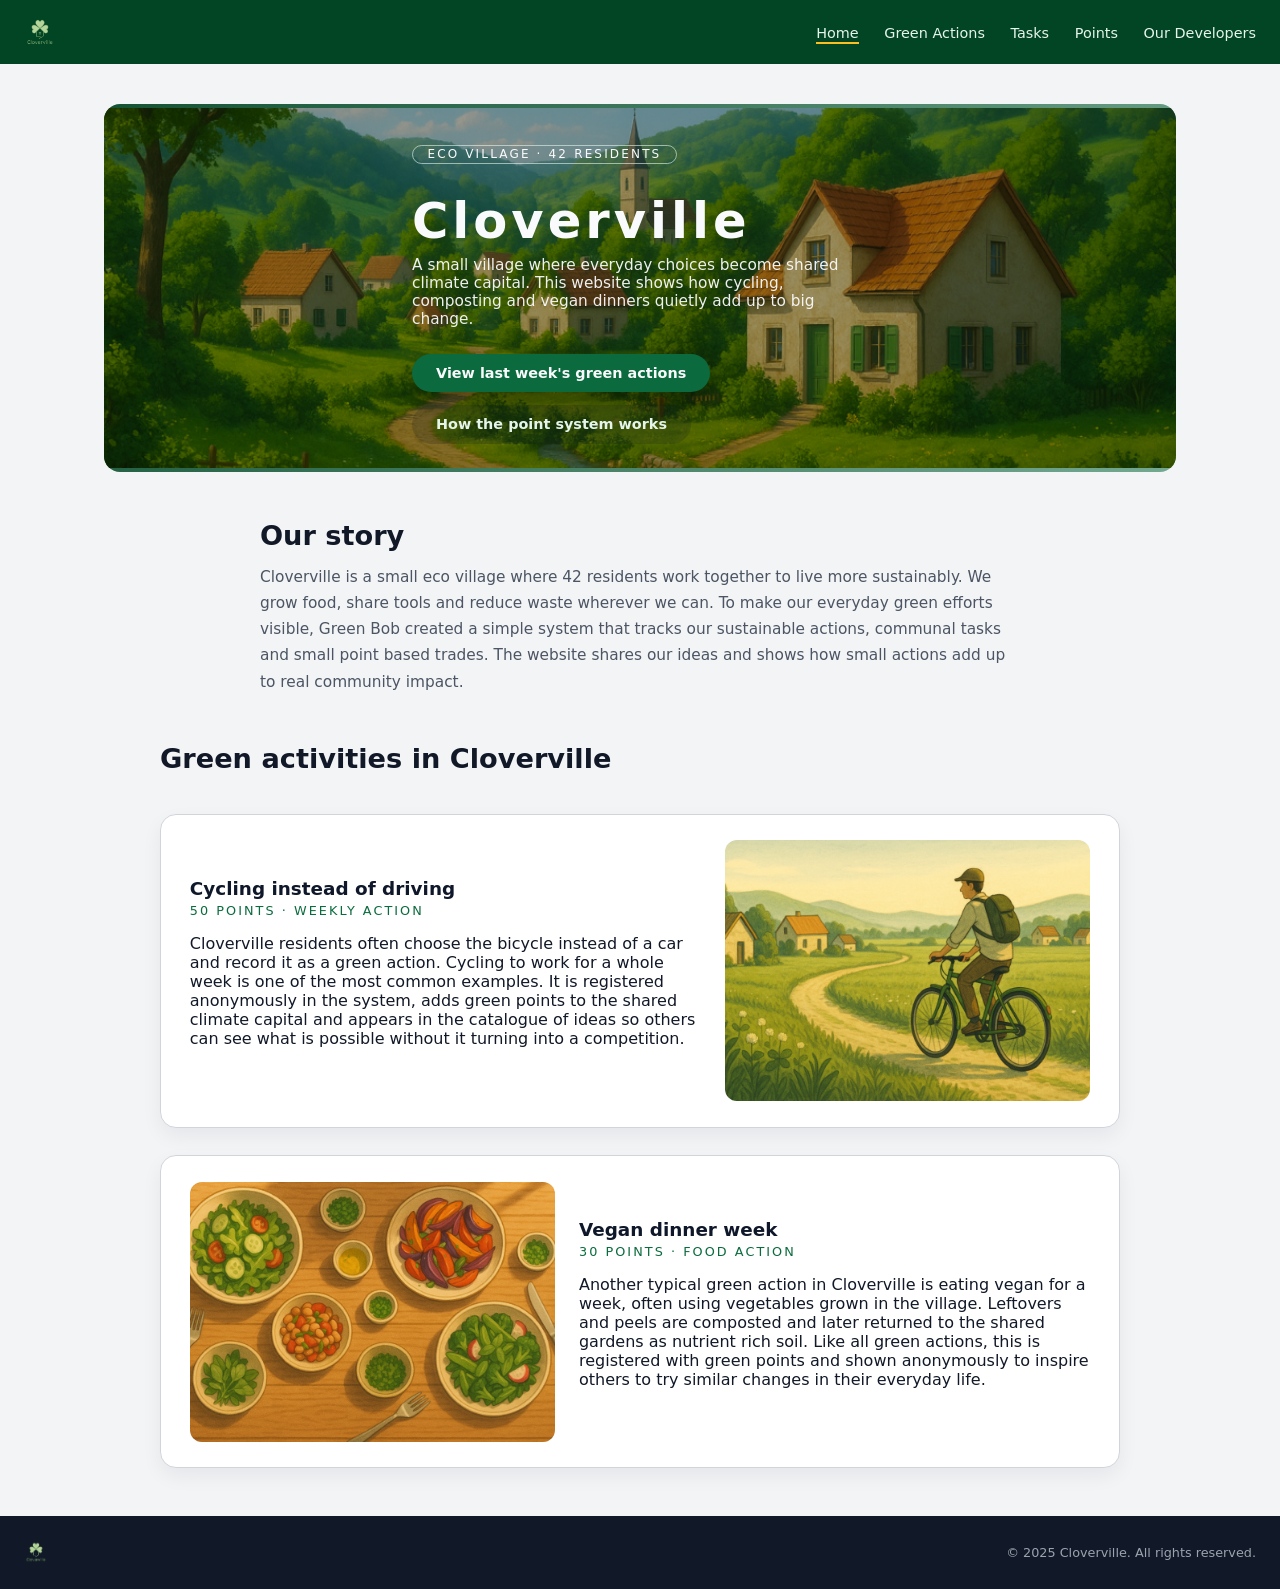
==== index.html @ ea0d8b39 "changed folders structure" ====
<!DOCTYPE html>
<html lang="en">

<head>
  <meta charset="UTF-8" />
  <meta name="viewport" content="width=device-width, initial-scale=1.0" />
  <title>Cloverville | Home</title>
  <!-- Main stylesheet for all Cloverville pages -->
  <link rel="stylesheet" href="css/style.css" />
</head>

<body>
  <!-- Top navigation bar with logo and links to all pages -->
  <header class="navbar">
    <a href="index.html" class="logo-link">
      <img src="images/logo.webp" alt="Cloverville logo" class="logo" />
    </a>

    <button class="nav-toggle" aria-label="Open menu" aria-expanded="false" aria-controls="primary-nav">
      &#9776;
    </button>

    <nav class="nav-links" id="primary-nav">
      <ul>
        <!-- Active page is Home -->
        <li><a href="index.html" class="current-page">Home</a></li>
        <li><a href="green-actions.html">Green Actions</a></li>
        <li><a href="tasks.html">Tasks</a></li>
        <li><a href="points.html">Points</a></li>
        <li>
          <a href="our-developers.html">Our Developers</a>
        </li>
      </ul>
    </nav>
  </header>
  <main>
    <!-- Hero section with background image and short intro text -->
    <section class="hero">
      <img src="images/hero-pic.png" alt="Illustration of the Cloverville eco village" class="hero-img" />
      <div class="hero-content">
        <p class="hero-small-text">Eco village · 42 residents</p>
        <h1 class="hero-title">Cloverville</h1>
        <p class="hero-text">
          A small village where everyday choices become shared climate
          capital. This website shows how cycling, composting and vegan
          dinners quietly add up to big change.
        </p>
        <!-- Buttons that link to other parts of the project -->
        <div class="hero-actions">
          <a href="green-actions.html" class="btn btn-primary">
            View last week's green actions
          </a>
          <a href="#our-story" class="btn btn-transparent">
            How the point system works
          </a>
        </div>
      </div>
    </section>

    <!-- Short introduction to the Cloverville story -->
    <section class="section our-story" id="our-story">
      <h2>Our story</h2>
      <p>
        Cloverville is a small eco village where 42 residents work together to
        live more sustainably. We grow food, share tools and reduce waste
        wherever we can. To make our everyday green efforts visible, Green Bob
        created a simple system that tracks our sustainable actions, communal
        tasks and small point based trades. The website shares our ideas and
        shows how small actions add up to real community impact.
      </p>
    </section>

    <!-- Example green activities to show how the system works -->
    <section class="section activities" id="green-activities">
      <h2>Green activities in Cloverville</h2>

      <!-- First activity card about cycling -->
      <div class="activities-card">
        <div class="activities-card-text">
          <h3 class="activity-title">Cycling instead of driving</h3>
          <p class="activity-extra-line">50 points · weekly action</p>
          <p>
            Cloverville residents often choose the bicycle instead of a car
            and record it as a green action. Cycling to work for a whole week
            is one of the most common examples. It is registered anonymously
            in the system, adds green points to the shared climate capital and
            appears in the catalogue of ideas so others can see what is
            possible without it turning into a competition.
          </p>
        </div>
        <div class="activities-card-image">
          <img src="images/biking-man.png" alt="Resident cycling on the road near Cloverville" />
        </div>
      </div>

      <!-- Second activity card about vegan food -->
      <div class="activities-card activities-card-image-left">
        <div class="activities-card-image">
          <img src="images/green-food.png" alt="Plates of plant based food on a table" />
        </div>
        <div class="activities-card-text">
          <h3 class="activity-title">Vegan dinner week</h3>
          <p class="activity-extra-line">30 points · food action</p>
          <p>
            Another typical green action in Cloverville is eating vegan for a
            week, often using vegetables grown in the village. Leftovers and
            peels are composted and later returned to the shared gardens as
            nutrient rich soil. Like all green actions, this is registered
            with green points and shown anonymously to inspire others to try
            similar changes in their everyday life.
          </p>
        </div>
      </div>
    </section>
  </main>

  <!-- Footer is repeated on all pages -->
  <footer class="footer">
    <a href="index.html" class="logo-link">
      <img src="images/logo.webp" alt="Cloverville logo" class="logo" />
    </a>
    <p>© 2025 Cloverville. All rights reserved.</p>
  </footer>
  <script src="js/hamburger.js"></script>
</body>

</html>
---- css/style.css ----
/* =========================
   Base layout
   ========================= */

*,
*::before,
*::after {
  box-sizing: border-box;
}

html,
body {
  width: 100%;
  overflow-x: hidden;
  /* stop horizontal overflow on small screens */
}

body {
  margin: 0;
  font-family: system-ui, -apple-system, BlinkMacSystemFont, "Segoe UI",
    sans-serif;
  background: #f3f4f6;
  color: #111827;
  display: grid;
  grid-template-rows: auto 1fr auto;
  /* header, main, footer */
  min-height: 100vh;
}

main {
  max-width: 1120px;
  width: 100%;
  margin: 0 auto;
  padding: 2.5rem 1.5rem 3rem;
}

/* Generic section styles */

.section {
  margin-bottom: 2.5rem;
}

.page-title {
  margin: 0 0 1rem;
  font-size: 1.7rem;
}

.section-subtitle {
  margin: 0 0 1.8rem;
  max-width: 540px;
  font-size: 0.95rem;
  color: #6b7280;
}

/* =========================
   Navigation bar
   ========================= */

.navbar {
  display: flex;
  align-items: center;
  justify-content: space-between;
  padding: 0 1.5rem;
  flex-direction: row;
  height: 64px;
  background: #024524;
  color: #f9fafb;
  position: relative;
}

.nav-toggle {
  display: none;
  background: none;
  border: 0;
  color: #f9fafb;
  font-size: 28px;
  line-height: 1;
  cursor: pointer;
}

.logo-link {
  display: inline-flex;
  align-items: center;
  gap: 0.4rem;
}

.logo {
  height: 32px;
  width: auto;
}

.nav-links ul {
  list-style: none;
  margin: 0;
  padding: 0;
  display: flex;
  gap: 1.6rem;
}

.nav-links a {
  text-decoration: none;
  color: #e5f5eb;
  font-size: 0.9rem;
  font-weight: 500;
  padding-bottom: 0.1rem;
  border-bottom: 2px solid transparent;
}

/* highlight current page link */

.nav-links a.current-page {
  border-bottom-color: #fbbf24;
}

/* =========================
   Footer
   ========================= */

.footer {
  background: #111827;
  color: #9ca3af;
  font-size: 0.8rem;
  padding: 1rem 1.5rem;
  display: flex;
  align-items: center;
  justify-content: space-between;
  gap: 1rem;
}

.footer .logo {
  height: 24px;
}

/* =========================
   Home page - hero
   ========================= */

.hero {
  position: relative;
  margin-bottom: 3rem;
  border-radius: 16px;
  overflow: hidden;
  display: grid;
  /* image and text overlap */
  place-items: center;
}

.hero-img {
  grid-area: 1 / 1 / 2 / 2;
  width: 100%;
  height: 360px;
  object-fit: cover;
}

/* dark overlay on hero image */

.hero::before {
  content: "";
  /* so ::before exists but shows no text */
  grid-area: 1 / 1 / 2 / 2;
  width: 100%;
  height: 100%;
  background: linear-gradient(120deg,
      rgba(2, 69, 36, 0.92),
      rgba(11, 107, 62, 0.55));
}

.hero-content {
  grid-area: 1 / 1 / 2 / 2;
  position: relative;
  color: #f9fafb;
  padding: 1.8rem 2rem;
  max-width: 520px;
}

.hero-small-text {
  display: inline-block;
  padding: 0.1rem 0.9rem;
  border-radius: 999px;
  border: 1px solid rgba(229, 245, 235, 0.6);
  font-size: 0.75rem;
  letter-spacing: 0.18em;
  text-transform: uppercase;
}

.hero-title {
  margin: 1rem 0 0.4rem;
  font-size: clamp(2.4rem, 4vw, 3.1rem);
  letter-spacing: 0.08em;
}

.hero-text {
  margin: 0;
  font-size: 0.96rem;
  max-width: 32rem;
  opacity: 0.95;
}

.hero-actions {
  margin-top: 1.6rem;
  display: flex;
  flex-wrap: wrap;
  gap: 0.8rem;
}

/* buttons */

.btn {
  border: none;
  border-radius: 999px;
  padding: 0.7rem 1.5rem;
  font-size: 0.9rem;
  font-weight: 600;
  cursor: pointer;
  text-decoration: none;
  display: inline-flex;
  align-items: center;
  justify-content: center;
  gap: 0.4rem;
  transition: transform 0.12s ease, box-shadow 0.12s ease, background 0.12s ease;
}

.btn-primary {
  background: #0b6b3e;
  color: #f9fafb;
  box-shadow: 0 12px 26px rgba(0, 0, 0, 0.35);
}

.btn-primary:hover {
  transform: translateY(-1px);
  box-shadow: 0 16px 32px rgba(0, 0, 0, 0.4);
}

.btn-transparent {
  background: rgba(15, 23, 42, 0.18);
  color: #e5f5eb;
}

.btn-transparent:hover {
  background: rgba(15, 23, 42, 0.28);
}

/* =========================
   Home page - our story
   ========================= */

.our-story {
  max-width: 760px;
  margin: 0 auto 3rem;
}

.our-story h2 {
  margin: 0 0 0.8rem;
  font-size: 1.7rem;
}

.our-story p {
  margin: 0;
  font-size: 0.96rem;
  line-height: 1.7;
  color: #4b5563;
}

/* =========================
   Home page - activities
   ========================= */

.activities {
  max-width: 960px;
  margin: 0 auto;
  display: grid;
  gap: 1.7rem;
}

.activities h2 {
  margin: 0 0 0.8rem;
  font-size: 1.7rem;
}

.activities-card {
  display: grid;
  /* text and image side by side */
  grid-template-columns: minmax(0, 1.4fr) minmax(0, 1fr);
  gap: 1.5rem;
  align-items: center;
  padding: 1.6rem 1.8rem;
  background: #ffffff;
  border-radius: 16px;
  border: 1px solid #d1d5db;
  box-shadow: 0 8px 20px rgba(15, 23, 42, 0.06);
}

/* second card uses this class so image is on the left on desktop */

.activities-card-image-left {
  grid-template-columns: minmax(0, 1fr) minmax(0, 1.4fr);
}

.activities-card-text {
  max-width: 36rem;
}

.activity-title {
  margin: 0 0 0.25rem;
  font-size: 1.15rem;
  font-weight: 600;
  color: #0f172a;
}

.activity-extra-line {
  margin: 0 0 0.7rem;
  font-size: 0.8rem;
  text-transform: uppercase;
  letter-spacing: 0.16em;
  color: #0b6b3e;
}

.activity-description {
  margin: 0;
  font-size: 0.95rem;
  line-height: 1.7;
  color: #4b5563;
}

.activities-card-image img {
  width: 100%;
  display: block;
  border-radius: 12px;
  object-fit: cover;
}

/* =========================
   Responsive rules
   ========================= */

/* --- TABLET (768px) and below --- */
@media (max-width: 768px) {


  /* 1. Stack the footer content */
  .footer {
    flex-direction: column;
    text-align: center;
    gap: 0.5rem;
  }

  /* 2. Fix the Hero Image overflow (from previous fix) */
  .hero-img {
    height: 100%;
    min-height: 260px;
  }

  /* 3. Stack Activity Cards (Image on top of text) */
  .activities-card {
    grid-template-columns: 1fr;
    text-align: left;
  }

  /* Reset the "image left" logic so it stacks consistently */
  .activities-card-image-left {
    grid-template-columns: 1fr;
  }

  .activities-card-image {
    margin-top: 1rem;
    /* Move image to top visually if preferred, or keep at bottom */
    order: -1;
  }

  /* 4. Stack the Points Page layout */
  .points-layout {
    grid-template-columns: 1fr;
  }

  .nav-links a {
    font-size: 0.7rem;
  }
}

/* --- MOBILE (480px) and below - Covers 375px --- */
@media (max-width: 480px) {

  /* 1. Navbar: Allow wrapping so links don't break */
  .navbar {
    height: 64px;
    flex-direction: row;
    /* Remove fixed height */
    position: relative;
  }

  .nav-toggle {
    display: block;
  }

  .nav-links {
    z-index: 1000;
    display: none;
    position: absolute;
    top: 100%;
    left: 0;
    right: 0;
    background: #024524;
    padding: 0.75rem 1rem;
    border-top: 1px solid rgba(255, 255, 255, 0.12);
  }

  .nav-links.is-open {
    display: block;
  }

  .nav-links ul {
    flex-direction: column;
    gap: 0.9rem;
  }

  .nav-links a {
    display: inline-block;
    padding: 0.4rem 0;
  }

  /* 2. Main Container: Gain more space by reducing padding */
  main {
    padding: 1.5rem 1rem 2rem;
  }

  /* 3. Hero: Resize text for small screens */
  .hero-content {
    padding: 1.5rem 1.2rem;
  }

  .hero-title {
    font-size: 2.2rem;
    /* Prevent "Cloverville" from being too wide */
  }

  /* 4. Grids: Ensure they don't get too narrow */
  .rewards-grid,
  .tasks-grid,
  .devs-grid {
    grid-template-columns: 1fr;
    /* Force single column on tiny screens */
  }

  .section-subtitle {
    font-size: 0.9rem;
  }
}

/* =========================
   Points page layout
   ========================= */

.points {
  max-width: 960px;
  margin: 0 auto;
}

.points-layout {
  margin-top: 2rem;
  display: grid;
  grid-template-columns: minmax(0, 3fr) minmax(0, 2fr);
  gap: 1.7rem;
}

/* =========================
   Reward cards
   ========================= */

.rewards-grid {
  display: grid;
  grid-template-columns: repeat(auto-fit, minmax(190px, 1fr));
  gap: 1.3rem;
}

.reward-card {
  background: #ffffff;
  border-radius: 20px;
  padding: 1.6rem 1.5rem 1.3rem;
  border: 1px solid #e5e7eb;
  box-shadow: 0 16px 36px rgba(15, 23, 42, 0.08);
  display: flex;
  flex-direction: column;
  align-items: center;
  gap: 0.75rem;
  text-align: center;
  position: relative;
  overflow: hidden;
  transition: transform 0.15s ease, box-shadow 0.15s ease,
    border-color 0.15s ease;
}

.reward-card::before {
  content: "";
  position: absolute;
  top: 0;
  left: 0;
  right: 0;
  height: 4px;
  background: linear-gradient(90deg, #0b6b3e, #22c55e);
}

/* hover effect */

.reward-card:hover {
  transform: translateY(-4px);
  box-shadow: 0 22px 46px rgba(15, 23, 42, 0.14);
  border-color: rgba(11, 107, 62, 0.45);
}

.reward-title {
  margin: 0;
  font-size: 1.15rem;
  font-weight: 700;
  letter-spacing: 0.03em;
  color: #0f172a;
}

.reward-image {
  width: 100%;
  max-width: 220px;
  height: 130px;
  border-radius: 14px;
  object-fit: cover;
  border: 1px solid #e5e7eb;
}

.reward-points {
  margin: 0;
  font-size: 0.9rem;
  font-weight: 700;
  color: #065f46;
  padding: 0.25rem 1.1rem;
  border-radius: 999px;
  background: #ecfdf5;
  border: 1px solid #bbf7d0;
}

/* status text under points */

.reward-status-text {
  margin: 0;
  font-size: 0.8rem;
}

.reward-status-done {
  color: #6b7280;
}

.reward-status-next {
  color: #0b6b3e;
}

.reward-card-done {
  opacity: 0.85;
}

.reward-card-done::before {
  background: #9ca3af;
}

.reward-card-done .reward-image {
  filter: grayscale(0.3);
}

.reward-card-done .reward-title {
  color: #4b5563;
}

.reward-card-next::before {
  background: linear-gradient(90deg, #f97316, #facc15);
}

/* =========================
   Summary card and progress
   ========================= */

.points-summary-card {
  background: #ffffff;
  border-radius: 12px;
  padding: 1.5rem 1.6rem;
  border: 1px solid #d1d5db;
  box-shadow: 0 10px 24px rgba(15, 23, 42, 0.06);
}

.summary-title {
  margin: 0 0 0.3rem;
  font-size: 1.05rem;
  font-weight: 600;
}

.summary-value {
  margin: 0;
  font-size: 2.1rem;
  font-weight: 700;
}

.summary-goal {
  margin: 0.2rem 0 0.7rem;
  font-size: 0.85rem;
  color: #6b7280;
}

.summary-note {
  margin: 0.4rem 0 0;
  font-size: 0.8rem;
  color: #4b5563;
}

.progress-bar {
  position: relative;
  height: 14px;
  border-radius: 999px;
  background: #e5e7eb;
  overflow: hidden;
  margin-top: 0.2rem;
}

.segment-line {
  position: absolute;
  top: 0;
  bottom: 0;
  width: 3px;
  background: white;
  opacity: 0.9;
}

.progress-fill {
  height: 100%;
  border-radius: inherit;
  background: linear-gradient(90deg, #0b6b3e, #f3a144);
}

/* =========================
   Green actions page
   ========================= */

.green-actions {
  max-width: 760px;
  margin: 0 auto;
}

.actions-card {
  margin-top: 0.5rem;
  background: #ffffff;
  border-radius: 14px;
  padding: 1.6rem 1.8rem 1.5rem;
  border: 1px solid #d1d5db;
  box-shadow: 0 12px 30px rgba(15, 23, 42, 0.08);
}

.actions-header {
  display: flex;
  justify-content: space-between;
  align-items: baseline;
  margin-bottom: 0.9rem;
}

.actions-title {
  margin: 0;
  font-size: 1.1rem;
  font-weight: 600;
}

.actions-goal {
  margin: 0.25rem 0 0;
  font-size: 0.82rem;
  color: #6b7280;
}

.actions-points {
  font-weight: 700;
  color: #16a34a;
  font-size: 0.95rem;
}

/* info line under the header */

.info-block {
  display: flex;
  align-items: flex-start;
  gap: 0.6rem;
  margin-bottom: 1rem;
  font-size: 0.85rem;
  color: #6b7280;
}

.info-block i {
  color: #0b6b3e;
  margin-top: 0.15rem;
  cursor: pointer;
}

.info-block.is-collapsed p {
  display: none;
}

/* table styling */

.actions-table {
  width: 100%;
  border-collapse: collapse;
  font-size: 0.9rem;
}

.actions-table thead {
  background: #e5f5eb;
}

.actions-table th,
.actions-table td {
  padding: 0.6rem 0.9rem;
  text-align: left;
  border-bottom: 1px solid #e5e7eb;
}

.actions-table tbody tr:nth-child(even) td {
  background: #f9fafb;
}

.actions-table td:last-child {
  text-align: right;
  font-weight: 600;
  color: #16a34a;
}

/* =========================
   Tasks page
   ========================= */

.tasks {
  max-width: 960px;
  margin: 0 auto;
}

.tasks-grid {
  margin-top: 2rem;
  display: grid;
  grid-template-columns: repeat(auto-fit, minmax(260px, 1fr));
  gap: 1.2rem;
}

.task-card {
  background: #ffffff;
  border-radius: 14px;
  padding: 1.1rem 1.2rem;
  border: 1px solid #d1d5db;
  box-shadow: 0 10px 24px rgba(15, 23, 42, 0.06);
  display: flex;
  align-items: flex-start;
  gap: 0.9rem;
}

.task-icon-circle {
  flex: 0 0 44px;
  width: 44px;
  height: 44px;
  border-radius: 999px;
  background: #ecfdf5;
  display: flex;
  align-items: center;
  justify-content: center;
}

.task-icon {
  width: 26px;
  height: 26px;
  object-fit: contain;
}

.task-body {
  display: flex;
  flex-direction: column;
  gap: 0.1rem;
}

.task-title {
  margin: 0;
  font-size: 0.98rem;
  font-weight: 600;
  color: #0f172a;
}

.task-owner {
  margin: 0;
  font-size: 0.82rem;
  color: #6b7280;
}

.task-points {
  margin: 0.1rem 0 0;
  font-size: 0.85rem;
  font-weight: 600;
  color: #065f46;
}

/* =========================
   Developers page
   ========================= */

.developers {
  max-width: 960px;
  margin: 0 auto;
}

.devs-grid {
  margin-top: 2rem;
  display: grid;
  grid-template-columns: repeat(auto-fit, minmax(190px, 1fr));
  gap: 1.5rem;
}

.dev-card {
  background: #ffffff;
  border-radius: 14px;
  padding: 1.4rem 1.2rem 1.2rem;
  border: 1px solid #d1d5db;
  box-shadow: 0 10px 24px rgba(15, 23, 42, 0.06);
  text-align: center;
  display: flex;
  flex-direction: column;
  align-items: center;
  gap: 0.35rem;
  transition: transform 0.12s ease, box-shadow 0.12s ease,
    border-color 0.12s ease;
}

.dev-card:hover {
  transform: translateY(-3px);
  box-shadow: 0 18px 36px rgba(15, 23, 42, 0.12);
  border-color: rgba(11, 107, 62, 0.4);
}

.dev-pfp {
  width: 82px;
  height: 82px;
  border-radius: 999px;
  overflow: hidden;
  margin-bottom: 0.25rem;
  border: 3px solid rgba(11, 107, 62, 0.35);
}

.dev-pfp img {
  width: 100%;
  height: 100%;
  object-fit: cover;
}

.dev-name {
  margin: 0;
  font-size: 1rem;
  font-weight: 600;
  color: #0f172a;
}

.dev-role {
  margin: 0;
  font-size: 0.83rem;
}
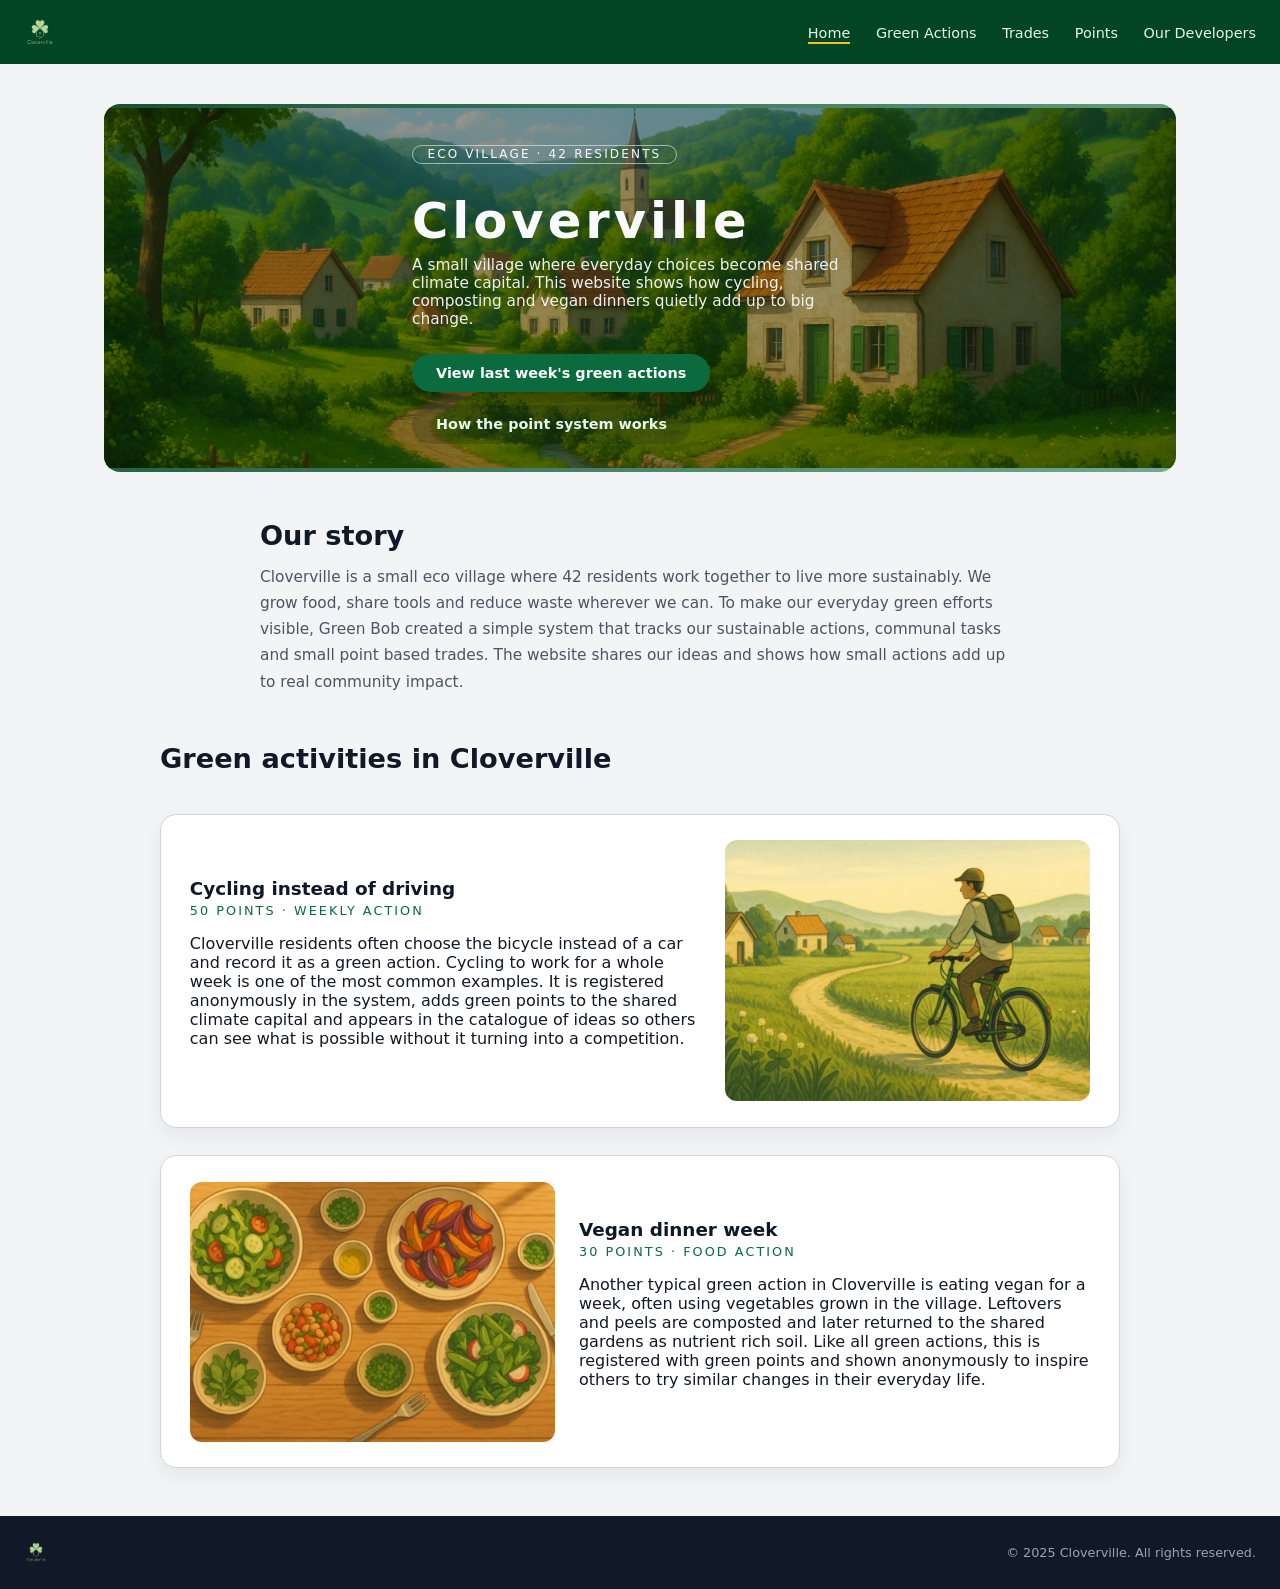
==== commit 27a68520: "Final changes" ====
--- a/index.html
+++ b/index.html
@@ -25,7 +25,7 @@
         <!-- Active page is Home -->
         <li><a href="index.html" class="current-page">Home</a></li>
         <li><a href="green-actions.html">Green Actions</a></li>
-        <li><a href="tasks.html">Tasks</a></li>
+        <li><a href="trades.html">Trades</a></li>
         <li><a href="points.html">Points</a></li>
         <li>
           <a href="our-developers.html">Our Developers</a>
